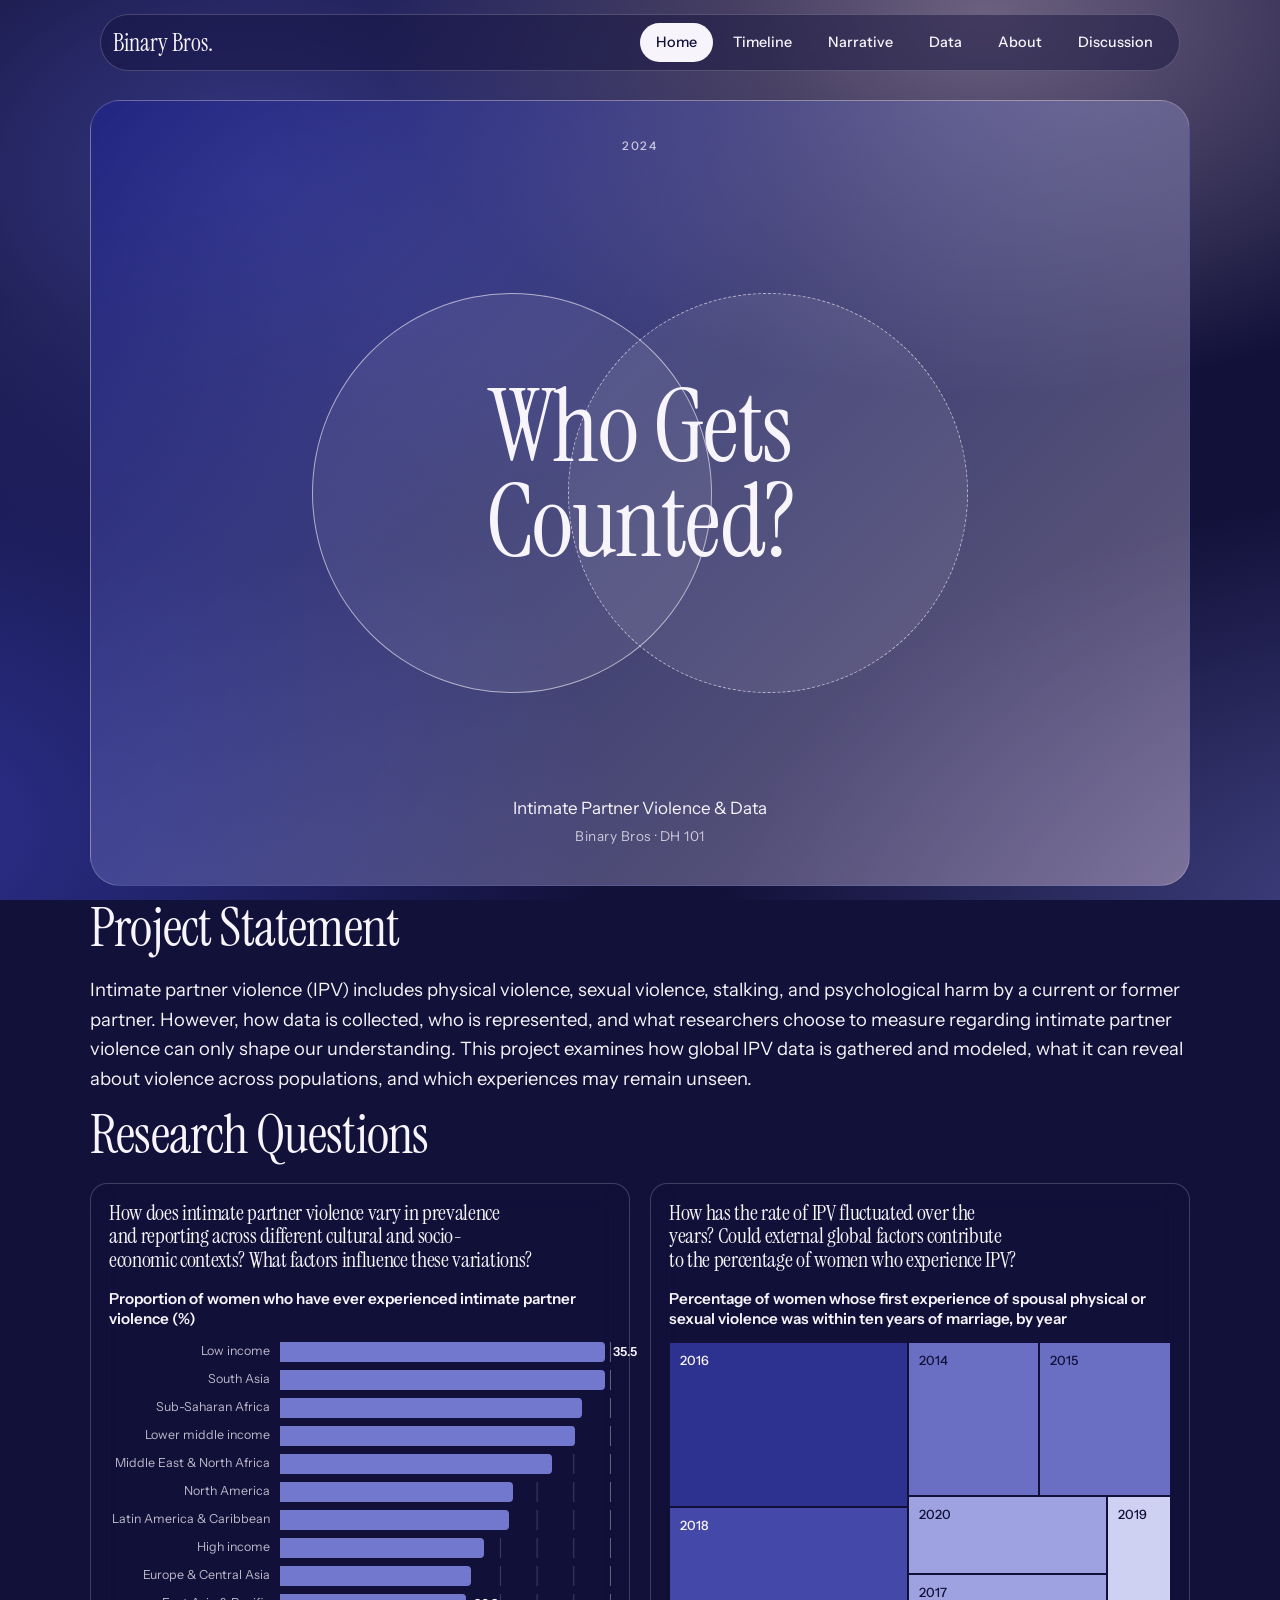
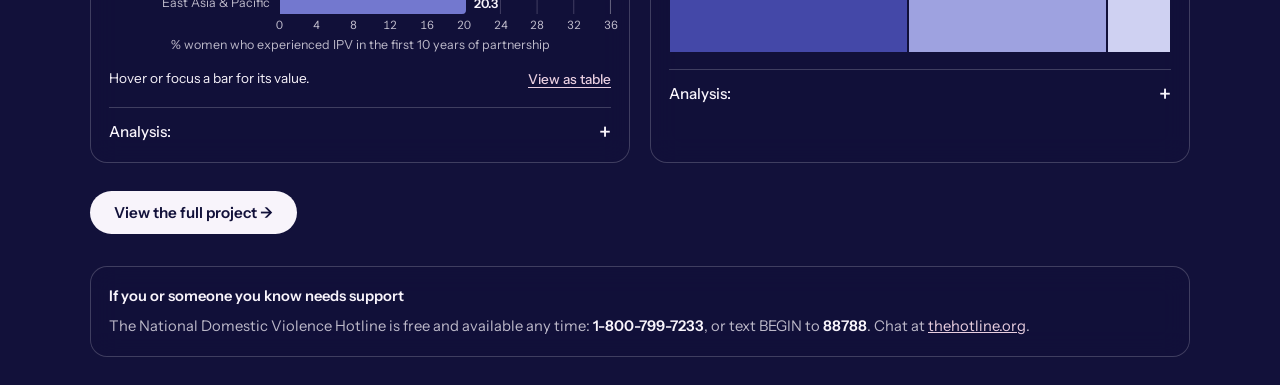
==== testing.html @ c1252314 "new portfolio" ====
<!doctype html>
<html>

<head>
  <meta charset=utf8>
  <meta name=viewport content="width=device-width,initial-scale=1,viewport-fit=cover">
  <style>
    :root {
      color-scheme: light;
      box-sizing: border-box;
      padding-top: env(safe-area-inset-top, 0px);
      padding-bottom: env(safe-area-inset-bottom, 0px)
    }

    html {
      scroll-padding-top: env(safe-area-inset-top, 0px)
    }

    body {
      margin: 0;
      padding: 0;
      font: 14px -apple-system, BlinkMacSystemFont, sans-serif;
      background: #faf9f5;
      color: #141413
    }

    img {
      max-width: 100%
    }

    [hidden]:not([hidden=until-found i]) {
      display: none !important
    }
  </style>
</head>

<body>
  <title>IPV Data Project</title>
  <link rel="preconnect" href="https://fonts.googleapis.com">
  <link rel="preconnect" href="https://fonts.gstatic.com" crossorigin>
  <link
    href="https://fonts.googleapis.com/css2?family=Instrument+Sans:wght@400;500;600&family=Instrument+Serif:ital@0;1&display=swap"
    rel="stylesheet">
  <style>
    :root {
      --night: #12113a;
      --indigo: #2d3190;
      --haze: #7378cf;
      --blush: #e9cfe0;
      --paper: #f8f4fb;
      --muted: rgba(248, 244, 251, 0.74);
      --line: rgba(248, 244, 251, 0.2);
      --glass: rgba(18, 17, 58, 0.45);
      --glass-soft: rgba(248, 244, 251, 0.07);
      --display: 'Instrument Serif', 'Times New Roman', serif;
      --body: 'Instrument Sans', system-ui, -apple-system, 'Segoe UI', sans-serif;
      color-scheme: dark;
    }

    * {
      box-sizing: border-box;
    }

    html {
      scroll-behavior: smooth;
    }

    body {
      background: var(--night);
      color: var(--paper);
      font-family: var(--body);
      font-size: 17px;
      line-height: 1.6;
      margin: 0;
      min-height: 100%;
    }

    .field {
      position: fixed;
      inset: 0;
      overflow: hidden;
      z-index: 0;
      pointer-events: none;
      background: var(--night);
    }

    .field::before {
      content: '';
      position: absolute;
      inset: -25%;
      background:
        radial-gradient(45% 40% at 68% 18%, rgba(233, 207, 224, 0.42), transparent 70%),
        radial-gradient(50% 55% at 12% 78%, rgba(45, 49, 144, 0.95), transparent 72%),
        radial-gradient(55% 50% at 92% 88%, rgba(115, 120, 207, 0.55), transparent 70%),
        radial-gradient(40% 40% at 30% 30%, rgba(80, 84, 186, 0.6), transparent 70%);
      animation: drift 40s ease-in-out infinite alternate;
    }

    @keyframes drift {
      from {
        transform: translate3d(-3%, -2%, 0) rotate(-2deg) scale(1);
      }

      to {
        transform: translate3d(4%, 3%, 0) rotate(3deg) scale(1.08);
      }
    }

    .shell {
      position: relative;
      z-index: 1;
      padding-inline: clamp(16px, 4vw, 48px);
    }

    .wrap {
      max-width: 1100px;
      margin-inline: auto;
    }

    /* header + nav */
    .top {
      position: sticky;
      top: env(safe-area-inset-top, 0px);
      z-index: 10;
      padding-block: 14px;
    }

    .bar {
      max-width: 1080px;
      margin-inline: auto;
      display: flex;
      align-items: center;
      justify-content: space-between;
      gap: 12px 24px;
      flex-wrap: wrap;
      background: var(--glass);
      backdrop-filter: blur(16px);
      -webkit-backdrop-filter: blur(16px);
      border: 1px solid var(--line);
      border-radius: 999px;
      padding: 8px 10px 8px 12px;
    }

    .brand {
      display: flex;
      align-items: center;
      gap: 10px;
      min-width: 0;
    }

    .brand .ph {
      width: 38px;
      height: 38px;
      flex: none;
    }

    .brand-name {
      font-family: var(--display);
      font-size: 1.5rem;
      line-height: 1;
    }

    nav {
      min-width: 0;
      max-width: 100%;
      overflow-x: auto;
      scrollbar-width: none;
    }

    nav::-webkit-scrollbar {
      display: none;
    }

    nav ul {
      display: flex;
      gap: 4px;
      list-style: none;
      margin: 0;
      padding: 0;
    }

    nav a {
      display: block;
      padding: 8px 16px;
      border-radius: 999px;
      color: var(--paper);
      text-decoration: none;
      font-size: 0.9rem;
      font-weight: 500;
      white-space: nowrap;
      transition: background 0.2s, color 0.2s;
    }

    nav a:hover {
      background: var(--glass-soft);
    }

    nav a[aria-current="page"] {
      background: var(--paper);
      color: var(--night);
    }

    a:focus-visible,
    button:focus-visible,
    summary:focus-visible,
    input:focus-visible,
    .ph:focus-visible,
    [contenteditable="true"]:focus-visible {
      outline: 2px solid var(--blush);
      outline-offset: 3px;
    }

    /* type */
    h1,
    h2,
    h3 {
      font-family: var(--display);
      font-weight: 400;
      margin: 0;
      text-wrap: balance;
      letter-spacing: -0.015em;
    }

    h1 {
      font-size: clamp(3rem, 9vw, 6.25rem);
      line-height: 0.95;
    }

    h2 {
      font-size: clamp(2.1rem, 5vw, 3.4rem);
      line-height: 1;
    }

    h3 {
      font-size: 1.65rem;
      line-height: 1.1;
    }

    p {
      margin: 0;
      max-width: 66ch;
    }

    .lede {
      font-size: 1.15rem;
      color: var(--paper);
      max-width: 1200px;
    }

    .muted {
      color: var(--muted);
    }

    .label {
      font-size: 0.74rem;
      letter-spacing: 0.14em;
      text-transform: uppercase;
      color: var(--muted);
      font-weight: 500;
    }

    /* pages */
    .page {
      padding-block: 15px 32px;
      display: flex;
      flex-direction: column;
      gap: 15px;
      animation: rise 0.5s ease-out;
    }

    @keyframes rise {
      from {
        transform: translateY(14px);
      }

      to {
        transform: none;
      }
    }

    .block {
      display: flex;
      flex-direction: column;
      gap: 20px;
    }

    .block.center {
      align-items: center;
      text-align: center;
    }

    .page-head {
      display: flex;
      flex-direction: column;
      gap: 8px;
    }

    .page-head p {
      margin-bottom: 2px;
    }

    /* placeholders and uploads */
    .ph {
      position: relative;
      display: grid;
      place-items: center;
      overflow: hidden;
      cursor: pointer;
      width: 100%;
      aspect-ratio: var(--ratio, 16 / 9);
      border: 1px solid var(--line);
      border-radius: 16px;
      background:
        linear-gradient(to top right, transparent calc(50% - 0.5px), rgba(248, 244, 251, 0.16) 50%, transparent calc(50% + 0.5px)),
        linear-gradient(to bottom right, transparent calc(50% - 0.5px), rgba(248, 244, 251, 0.16) 50%, transparent calc(50% + 0.5px)),
        var(--glass-soft);
      color: var(--muted);
      font-size: 0.8rem;
      text-align: center;
      transition: border-color 0.2s, background-color 0.2s;
    }

    .ph:hover {
      border-color: var(--blush);
    }

    .ph span {
      position: relative;
      background: var(--night);
      padding: 4px 12px;
      border-radius: 999px;
      max-width: 90%;
    }

    .ph.has-img span {
      display: none;
    }

    .ph input {
      position: absolute;
      inset: 0;
      opacity: 0;
      width: 100%;
      height: 100%;
      cursor: pointer;
    }

    .ph.round {
      border-radius: 50%;
      aspect-ratio: 1;
    }

    .ph.round span {
      padding: 2px 8px;
      font-size: 0.7rem;
    }

    .caption {
      font-size: 0.85rem;
      color: var(--muted);
    }

    .btn {
      display: inline-flex;
      align-items: center;
      gap: 8px;
      align-self: flex-start;
      background: var(--paper);
      color: var(--night);
      border: 0;
      border-radius: 999px;
      padding: 12px 24px;
      font: 600 0.95rem var(--body);
      text-decoration: none;
      cursor: pointer;
      transition: transform 0.2s, background 0.2s;
    }

    .btn:hover {
      transform: translateY(-2px);
      background: var(--blush);
    }

    .btn.ghost {
      background: transparent;
      color: var(--paper);
      border: 1px solid var(--line);
    }

    .btn.ghost:hover {
      background: var(--glass-soft);
    }

    .btn[disabled] {
      opacity: 0.4;
      cursor: default;
      transform: none;
    }

    .panel {
      background: var(--glass);
      border: 1px solid var(--line);
      border-radius: 17px;
      padding: clamp(18px, 3vw, 12px);
      backdrop-filter: blur(14px);
      -webkit-backdrop-filter: blur(14px);
    }

    /* home banner */
    .banner {
      position: relative;
      overflow: hidden;
      border-radius: 30px;
      border: 1px solid var(--line);
      background: linear-gradient(135deg, rgba(32, 36, 135, 0.75), rgba(140, 143, 205, 0.4) 55%, rgba(233, 207, 224, 0.4));
      padding: clamp(20px, 4vw, 36px);
      --above: 114px;
      min-height: calc(100vh - var(--above));
      /* fallback */
      min-height: calc(100svh - var(--above));
      /* better on mobile browsers */
      display: flex;
      flex-direction: column;
      justify-content: space-between;
      align-items: center;
      text-align: center;
      gap: 24px;
    }

    .ring {
      position: absolute;
      width: clamp(220px, 44%, 400px);
      aspect-ratio: 1;
      border-radius: 50%;
      top: 50%;
      background: rgba(248, 244, 251, 0.07);
    }

    .ring.a {
      left: 50%;
      transform: translate(-82%, -50%);
      border: 1.5px solid rgba(248, 244, 251, 0.6);
    }

    .ring.b {
      left: 50%;
      transform: translate(-18%, -50%);
      border: 1.5px dashed rgba(248, 244, 251, 0.6);
    }

    .banner>*:not(.ring) {
      position: relative;
    }

    .banner h1 {
      max-width: 11ch;
    }

    .banner small {
      font-size: 0.85rem;
      letter-spacing: 0.04em;
    }

    /* research questions */
    .rq-grid {
      display: grid;
      grid-template-columns: repeat(auto-fit, minmax(min(100%, 320px), 1fr));
      gap: 20px;
    }

    .rq {
      display: flex;
      flex-direction: column;
      gap: 16px;
    }

    details {
      border-top: 1px solid var(--line);
      padding-top: 12px;
    }

    summary {
      cursor: pointer;
      list-style: none;
      display: flex;
      justify-content: space-between;
      gap: 12px;
      align-items: center;
      font-weight: 500;
      font-size: 0.95rem;
    }

    summary::-webkit-details-marker {
      display: none;
    }

    summary::after {
      content: '+';
      font-size: 1.4rem;
      line-height: 1;
      transition: transform 0.2s;
    }

    details[open]>summary::after {
      transform: rotate(45deg);
    }

    details>div {
      padding-top: 10px;
      color: var(--muted);
    }

    /* bar chart */
    .chart {
      margin: 0;
      display: flex;
      flex-direction: column;
      gap: 12px;
    }

    .chart-title {
      font-weight: 600;
      font-size: 0.95rem;
      line-height: 1.35;
    }

    .chart-plot {
      display: grid;
      gap: 8px;
    }

    .c-row {
      display: grid;
      grid-template-columns: minmax(5.5rem, 32%) minmax(0, 1fr);
      gap: 10px;
      align-items: center;
      border-radius: 6px;
      outline-offset: 2px;
      cursor: default;
    }

    .c-label {
      text-align: right;
      font-size: 0.78rem;
      line-height: 1.2;
      color: var(--muted);
    }

    .c-track {
      position: relative;
      height: 20px;
      background-image: linear-gradient(to right, var(--line) 1px, transparent 1px);
      background-size: calc(100% / 9) 100%;
      background-repeat: repeat-x;
      border-right: 1px solid var(--line);
    }

    .c-bar {
      position: absolute;
      left: 0;
      top: 0;
      height: 100%;
      background: var(--haze);
      border-radius: 0 4px 4px 0;
      transition: background 0.15s;
    }

    .c-val {
      position: absolute;
      top: 50%;
      transform: translateY(-50%);
      margin-left: 8px;
      font-size: 0.78rem;
      font-weight: 600;
      color: var(--paper);
      white-space: nowrap;
    }

    .c-row:hover .c-bar,
    .c-row:focus-visible .c-bar,
    .c-row.on .c-bar {
      background: var(--blush);
    }

    .c-row:hover .c-label,
    .c-row:focus-visible .c-label,
    .c-row.on .c-label {
      color: var(--paper);
    }

    .c-axis {
      position: relative;
      height: 1.2rem;
      margin-top: 2px;
    }

    .c-axis span {
      position: absolute;
      transform: translateX(-50%);
      font-size: 0.72rem;
      color: var(--muted);
      font-variant-numeric: tabular-nums;
    }

    .c-axis-title {
      text-align: center;
      font-size: 0.78rem;
      color: var(--muted);
    }

    .chart-foot {
      display: flex;
      justify-content: space-between;
      align-items: center;
      gap: 10px;
      flex-wrap: wrap;
    }

    .readout {
      font-size: 0.85rem;
      min-height: 1.4em;
    }

    .link-btn {
      background: none;
      border: 0;
      padding: 4px 0;
      color: var(--blush);
      font: 500 0.85rem var(--body);
      text-decoration: underline;
      text-underline-offset: 3px;
      cursor: pointer;
    }

    .chart table {
      width: 100%;
      border-collapse: collapse;
      font-size: 0.85rem;
      font-variant-numeric: tabular-nums;
    }

    .chart th,
    .chart td {
      text-align: left;
      padding: 6px 8px;
      border-bottom: 1px solid var(--line);
    }

    .chart td:last-child,
    .chart th:last-child {
      text-align: right;
    }

    .rq h3 {
      font-size: 1.35rem;
    }

    /* Tree Map */
    .tree {
      position: relative;
      width: 100%;
      aspect-ratio: 504 / 312;
    }

    .tile {
      position: absolute;
      padding: 1px;
      cursor: default;
    }

    .tile>div {
      width: 100%;
      height: 100%;
      padding: 8px 10px;
      font-size: 0.8rem;
      font-weight: 500;
      transition: filter 0.15s;
    }

    .tile:hover>div,
    .tile:focus-visible>div,
    .tile.on>div {
      filter: brightness(1.12);
    }

    .tile:focus-visible {
      outline: 2px solid var(--paper);
      outline-offset: -2px;
    }

    .tile.t1>div {
      background: #2d3190;
      color: #f8f4fb;
    }

    .tile.t2>div {
      background: #4448a8;
      color: #f8f4fb;
    }

    .tile.t3>div {
      background: #6a6fc4;
      color: #12113a;
    }

    .tile.t4>div {
      background: #9ea2e0;
      color: #12113a;
    }

    .tile.t5>div {
      background: #cfd1f2;
      color: #12113a;
    }

    /* timeline */
    .tl-scroll {
      overflow-x: auto;
      scrollbar-width: thin;
      padding-bottom: 6px;
    }

    .tl-track {
      position: relative;
      display: flex;
      justify-content: space-between;
      padding-block: 20px 8px;
      min-width: 860px;
    }

    .tl-track::before {
      content: '';
      position: absolute;
      left: 0;
      right: 0;
      top: 41px;
      height: 2px;
      background: var(--line);
    }

    .tl-fill {
      position: absolute;
      left: 0;
      top: 41px;
      height: 2px;
      background: var(--blush);
      transition: width 0.4s;
    }

    .tl-dot {
      position: relative;
      display: flex;
      flex-direction: column;
      align-items: center;
      gap: 10px;
      background: none;
      border: 0;
      color: var(--muted);
      font: 500 0.85rem var(--body);
      cursor: pointer;
      padding: 0;
      margin-left: 10px;
    }

    .tl-dot i {
      width: 28px;
      height: 28px;
      border-radius: 50%;
      border: 2px solid var(--line);
      background: var(--night);
      transition: all 0.25s;
      display: block;
    }

    .tl-dot:hover i {
      border-color: var(--blush);
    }

    .tl-dot[aria-pressed="true"] {
      color: var(--paper);
    }

    .tl-dot[aria-pressed="true"] i {
      background: var(--blush);
      border-color: var(--blush);
      transform: scale(1.2);
    }

    .tl-dot.past i {
      border-color: var(--blush);
    }

    .tl-detail {
      display: grid;
      gap: 12px;
      margin-top: 24px;
      min-height: 13rem;
      align-content: start;
    }

    .tl-detail h3 {
      font-size: clamp(1.8rem, 4vw, 2.5rem);
    }

    .tl-year {
      font-family: var(--display);
      font-size: clamp(3.5rem, 11vw, 7rem);
      line-height: 0.6;
      color: var(--blush);
    }

    .tl-why {
      border-left: 2px solid var(--blush);
      padding-left: 14px;
      color: var(--muted);
      max-width: 1500px;
    }

    .tl-controls {
      display: flex;
      gap: 10px;
      margin-top: 8px;
    }

    .wide-text p {
      max-width: none;
      font-size: 0.8rem;
      margin-top: 0px;
    }

    #tlBody {
      max-width: none;
    }

    /* data page */
    .two {
      display: grid;
      grid-template-columns: repeat(auto-fit, minmax(min(100%, 320px), 1fr));
      gap: 24px;
    }

    .two>* {
      min-width: 0;
    }

    .fig {
      display: flex;
      flex-direction: column;
      gap: 12px;
    }

    .map {
      width: 100%;
      height: auto;
      border-radius: 16px;
      border: 1px solid var(--line);
      display: block;
      background: var(--glass-soft);
    }

    .pin {
      cursor: pointer;
    }

    .pin circle {
      fill: var(--blush);
      stroke: var(--night);
      stroke-width: 2;
      transition: r 0.2s;
    }

    .pin:hover circle,
    .pin:focus circle {
      r: 9;
    }

    .pin:focus {
      outline: none;
    }

    .pin:focus circle {
      stroke: var(--paper);
    }

    .map-note {
      min-height: 1.6em;
      color: var(--paper);
      font-size: 0.9rem;
    }

    /* about */
    .member .avatar {
      width: 112px;
      aspect-ratio: 1;
      border-radius: 50%;
      object-fit: cover;
      /* crops non-square photos to fill the circle */
      border: 1px solid var(--line);
    }

    @media (max-width: 420px) {
      .member .avatar {
        width: 84px;
      }
    }

    .member {
  display: block;                 /* was: grid with a 112px photo column */
  background: var(--glass);
  border: 1px solid var(--line);
  border-radius: 22px;
  padding: 24px;
  backdrop-filter: blur(14px);
  -webkit-backdrop-filter: blur(14px);
}

.member .role {
  margin-bottom: 10px;            /* was 6px; a bit more air before the bio */
}

.team {
  display: grid;
  grid-template-columns: repeat(2, 1fr);
  gap: 20px;
}

@media (max-width: 700px) {
  .team {
    grid-template-columns: 1fr;   /* one column on phones so cards don't get cramped */
  }
}

    .member h3 {
      font-size: 1.45rem;
    }


    .member p {
      font-size: 0.93rem;
      color: var(--muted);
    }


    /* bibliography */
    .biblio ol {
      margin: 0;
      padding: 0;
      list-style: none;
      display: grid;
      gap: 14px;
    }

    .biblio li {
      display: flex;
      gap: 12px;
      justify-content: space-between;
      align-items: flex-start;
      padding-bottom: 14px;
      border-bottom: 1px solid var(--line);
      font-size: 0.95rem;
    }

    .biblio li span {
      min-width: 0;
      padding-left: 1.6em;
      text-indent: -1.6em;
      overflow-wrap: anywhere;
    }

    .rm {
      background: none;
      border: 1px solid var(--line);
      color: var(--muted);
      border-radius: 999px;
      width: 28px;
      height: 28px;
      cursor: pointer;
      flex: none;
      font-size: 1rem;
      line-height: 1;
    }

    .rm:hover {
      color: var(--paper);
      border-color: var(--paper);
    }

    .add {
      display: flex;
      gap: 10px;
      flex-wrap: wrap;
      margin-top: 20px;
    }

    .add input {
      flex: 1 1 260px;
      min-width: 0;
      background: var(--glass-soft);
      border: 1px solid var(--line);
      color: var(--paper);
      border-radius: 999px;
      padding: 12px 18px;
      font: 400 0.95rem var(--body);
    }

    .add input::placeholder {
      color: var(--muted);
    }

    /* footer */
    .foot {
      position: relative;
      z-index: 1;
      padding-block: 0px 28px;
    }

    .foot .panel {
      display: flex;
      flex-wrap: wrap;
      gap: 20px 20px;
      justify-content: space-between;
      align-items: flex-start;
    }

    .foot p {
      font-size: 0.92rem;
      color: var(--muted);
      max-width: none;
    }

    .foot strong {
      color: var(--paper);
      font-weight: 600;
    }

    .foot a {
      color: var(--blush);
    }

    body.editing [data-edit] {
      outline: 1px dashed var(--blush);
      outline-offset: 4px;
      border-radius: 4px;
    }

    @media (prefers-reduced-motion: reduce) {

      .field::before,
      .page {
        animation: none;
      }

      html {
        scroll-behavior: auto;
      }

      * {
        transition: none !important;
      }
    }

    /* ==========================================================
       ONE-VIEWPORT LAYOUT for every page except Home
       Desktop and tablet landscape only. Phones and very short
       windows keep the normal scrolling layout.
       ========================================================== */
    @media (min-width: 901px) and (min-height: 600px) {

      .shell { min-height: 100svh; display: flex; flex-direction: column; }
      main.wrap { width: 100%; flex: 1; display: flex; flex-direction: column; min-height: 0; }

      /* compact footer (not on Home) */
      body:not(:has([data-page="home"]:not([hidden]))) .foot { padding-block: 0 clamp(8px, 1.6vh, 16px); }
      body:not(:has([data-page="home"]:not([hidden]))) .foot .panel { padding: 10px 18px; }
      body:not(:has([data-page="home"]:not([hidden]))) .foot p { font-size: 0.78rem; line-height: 1.4; }

      /* shared compact scale */
      .page:not([data-page="home"]) {
        flex: 1;
        padding-block: 0 clamp(8px, 1.4vh, 14px);
        gap: clamp(8px, 1.8vh, 16px);
      }
      .page:not([data-page="home"]) .block { gap: clamp(6px, 1.2vh, 12px); }
      .page:not([data-page="home"]) h1 { font-size: clamp(1.9rem, 5.4vh, 3.1rem); line-height: 1; }
      .page:not([data-page="home"]) h2 { font-size: clamp(1.3rem, 3.3vh, 1.9rem); }
      .page:not([data-page="home"]) h3 { font-size: clamp(1.1rem, 2.6vh, 1.45rem); }
      .page:not([data-page="home"]) p,
      .page:not([data-page="home"]) .caption { font-size: clamp(0.8rem, 1.9vh, 0.95rem); line-height: 1.45; }
      .page:not([data-page="home"]) .btn { padding: 8px 18px; font-size: 0.88rem; }
      .page:not([data-page="home"]) .ph { aspect-ratio: auto !important; align-self: start; }

      /* ---------- TIMELINE ---------- */
      .page[data-page="timeline"] .panel { padding: clamp(12px, 2vh, 20px) 18px; }
      .page[data-page="timeline"] .tl-scroll { padding-bottom: 4px; }
      .tl-track { padding-block: 12px 6px; }
      .tl-track::before, .tl-fill { top: 25px; }
      .tl-detail { margin-top: clamp(8px, 1.6vh, 16px); gap: 6px; min-height: 0; }
      .tl-year { font-size: clamp(2.6rem, 9vh, 4.6rem); line-height: 0.85; }
      .tl-detail h3 { font-size: clamp(1.3rem, 3.6vh, 2rem); }
      .tl-controls { margin-top: 4px; }

      /* ---------- NARRATIVE: three columns ---------- */
      .page[data-page="narrative"] {
        display: grid;
        grid-template-columns: repeat(3, minmax(0, 1fr));
        grid-template-rows: auto auto 1fr;
        column-gap: clamp(16px, 2.4vw, 32px);
        row-gap: clamp(10px, 2vh, 18px);
        align-content: start;
      }
      .page[data-page="narrative"] > .page-head { grid-column: 1 / -1; }
      .page[data-page="narrative"] > :nth-child(2) { grid-column: 1; grid-row: 2; }
      .page[data-page="narrative"] > :nth-child(3) { grid-column: 1; grid-row: 3; height: clamp(90px, 26vh, 240px); }
      .page[data-page="narrative"] > :nth-child(4) { grid-column: 2; grid-row: 2; }
      .page[data-page="narrative"] > :nth-child(5) { grid-column: 2; grid-row: 3; height: clamp(90px, 26vh, 240px); }
      .page[data-page="narrative"] > :nth-child(6) { grid-column: 3; grid-row: 2 / span 2; }

      /* ---------- DATA ---------- */
      .page[data-page="data"] { gap: clamp(6px, 1.2vh, 14px); }
      .page[data-page="data"] .ph { height: clamp(60px, 13vh, 150px); }
      .page[data-page="data"] > .block:nth-child(2) .two { gap: clamp(12px, 2vw, 24px); }
      .page[data-page="data"] > .block:nth-child(2) .fig {
        display: grid;
        grid-template-columns: minmax(0, 0.9fr) minmax(0, 1.1fr);
        column-gap: 14px;
        row-gap: 4px;
        align-content: center;
      }
      .page[data-page="data"] > .block:nth-child(2) .fig .ph { grid-row: 1 / span 2; }
      .page[data-page="data"] > .block:nth-child(2) .fig h3 { align-self: end; }
      .page[data-page="data"] > .block:nth-child(2) .fig figcaption { align-self: start; }

      .page[data-page="data"] > .block:nth-child(3) {
        display: grid;
        grid-template-columns: 1.3fr 1fr 1fr;
        column-gap: clamp(12px, 2vw, 24px);
        row-gap: clamp(6px, 1.2vh, 12px);
        align-items: start;
      }
      .page[data-page="data"] > .block:nth-child(3) > h2 { grid-column: 1 / -1; }
      .page[data-page="data"] > .block:nth-child(3) > .two { display: contents; }
      .page[data-page="data"] > .block:nth-child(3) > .two:nth-of-type(1) > .block { grid-column: 1; grid-row: 2 / span 2; }
      .page[data-page="data"] > .block:nth-child(3) > .two:nth-of-type(1) > .fig   { grid-column: 2; grid-row: 2; }
      .page[data-page="data"] > .block:nth-child(3) > .two:nth-of-type(2) > .fig   { grid-column: 3; grid-row: 2; }
      .page[data-page="data"] > .block:nth-child(3) > .two:nth-of-type(2) > .block { grid-column: 2 / span 2; grid-row: 3; }
      .page[data-page="data"] .fig { gap: 6px; }
      .page[data-page="data"] .map { max-height: clamp(90px, 16vh, 180px); }
      .page[data-page="data"] .map-note { min-height: 0; font-size: 0.82rem; }
      .page[data-page="data"] .panel { padding: 12px 16px !important; gap: 8px !important; }
      .page[data-page="data"] details { padding-top: 8px; }
      .page[data-page="data"] summary { font-size: 0.88rem; }
      .page[data-page="data"] details > div { padding-top: 6px; font-size: 0.82rem; line-height: 1.4; }

      /* ---------- ABOUT ---------- */
      .team { grid-template-columns: repeat(3, minmax(0, 1fr)); gap: clamp(8px, 1.6vh, 14px) clamp(10px, 1.6vw, 16px); }
      .member { padding: clamp(12px, 2vh, 20px) 18px; border-radius: 16px; }
      .member h3 { font-size: clamp(1.1rem, 2.6vh, 1.35rem); }
      .member .role { margin-bottom: 6px; }
      .member p { font-size: clamp(0.8rem, 1.8vh, 0.9rem); line-height: 1.4; }

      /* ---------- DISCUSSION: two columns ---------- */
      .page[data-page="discussion"] {
        display: grid;
        grid-template-columns: minmax(0, 1fr) minmax(0, 1fr);
        grid-template-rows: auto auto 1fr;
        column-gap: clamp(16px, 2.4vw, 32px);
        row-gap: clamp(10px, 2vh, 18px);
        align-content: start;
      }
      .page[data-page="discussion"] > .page-head { grid-column: 1 / -1; }
      .page[data-page="discussion"] > :nth-child(2) { grid-column: 1; grid-row: 2; }
      .page[data-page="discussion"] > :nth-child(3) { grid-column: 1; grid-row: 3; height: clamp(90px, 28vh, 260px); }
      .page[data-page="discussion"] > :nth-child(4) { grid-column: 2; grid-row: 2 / span 2; }
      .biblio .panel { padding: 14px 18px; }
      .biblio ol { gap: 10px; max-height: clamp(120px, 36vh, 320px); overflow-y: auto; padding-right: 6px; }
      .biblio li { padding-bottom: 10px; font-size: clamp(0.8rem, 1.8vh, 0.9rem); }
      .add { margin-top: 12px; }
      .add input { padding: 9px 16px; font-size: 0.88rem; }
    }
  </style>

  <div class="field" aria-hidden="true"></div>

  <div class="shell">
    <header class="top">
      <div class="bar">
        <div class="brand">
          <span class="brand-name" data-edit>Binary Bros.</span>
        </div>
        <nav aria-label="Pages">
          <ul>
            <li><a href="#home">Home</a></li>
            <li><a href="#timeline">Timeline</a></li>
            <li><a href="#narrative">Narrative</a></li>
            <li><a href="#data">Data</a></li>
            <li><a href="#about">About</a></li>
            <li><a href="#discussion">Discussion</a></li>
          </ul>
        </nav>
      </div>
    </header>

    <main class="wrap">

      <!-- HOME -->
      <section class="page" data-page="home">
        <div class="banner" role="img"
          aria-label="Two overlapping circles, one solid and one dashed, behind the project title">
          <i class="ring a"></i><i class="ring b"></i>
          <span class="label">2024</span>
          <h1>Who Gets Counted?</h1>
          <div>
            <p class="banner-subtitle">Intimate Partner Violence & Data</p>
            <small class="muted" data-edit>Binary Bros · DH 101</small>
          </div>
        </div>

        <div class="block">
          <h2>Project Statement</h2>
          <p class="lede" data-edit>
            Intimate partner violence (IPV) includes physical violence, sexual violence, stalking, and psychological
            harm by a current or former partner. However, how data is collected, who is represented, and what
            researchers choose
            to measure regarding intimate partner violence can only shape our understanding. This project examines how
            global IPV
            data is gathered and modeled, what it can reveal about violence across populations, and which experiences
            may remain unseen.
          </p>
        </div>

        <div class="block">
          <h2>Research Questions</h2>
          <div class="rq-grid">
            <article class="panel rq">
              <h3 data-edit>How does intimate partner violence vary in prevalence and reporting across different
                cultural and socio-economic contexts? What factors influence these variations?</h3>
              <figure class="chart" id="ipvChart"
                aria-label="Bar chart of the proportion of women who have ever experienced intimate partner violence, by region and income group">
                <figcaption class="chart-title">Proportion of women who have ever experienced intimate partner violence
                  (%)</figcaption>
                <div id="chartView">
                  <div class="chart-plot" id="chartPlot" role="list"></div>
                  <div class="c-row" aria-hidden="true">
                    <div></div>
                    <div class="c-axis" id="chartAxis"></div>
                  </div>
                  <div class="c-axis-title">% women who experienced IPV in the first 10 years of partnership</div>
                </div>
                <div id="chartTable" hidden></div>
                <div class="chart-foot">
                  <span class="readout" id="chartReadout" aria-live="polite">Hover or focus a bar for its value.</span>
                  <button type="button" class="link-btn" id="chartToggle" aria-pressed="false">View as table</button>
                </div>
              </figure>
              <details>
                <summary>Analysis:</summary>
                <div data-edit>The following bar chart illustrates the proportion of women who have experienced intimate
                  partner violence within the first ten years of partnership. It was categorized by GDP and regional
                  qualifiers and
                  chosen over an individual country chart given its clearer comparative analysis across various economic
                  classes and regional
                  contexts. Ultimately, this percentage is highest amongst the factors that they belong to a low-income
                  class and
                  are within Southern Asia. The indicator with the least percentage includes those who live within East
                  Asia and the Pacific.
                </div>
              </details>
            </article>
            <article class="panel rq">
              <h3 data-edit>How has the rate of IPV fluctuated over the years? Could external global factors contribute
                to the percentage of women who experience IPV?</h3>
              <figure class="chart" id="treeChart"
                aria-label="Treemap of women whose first experience of spousal violence was within ten years of marriage, by year">
                <figcaption class="chart-title">Percentage of women whose first experience of spousal physical or sexual
                  violence was within ten years of marriage, by year</figcaption>
                <div id="treeView">
                  <div class="tree" id="treePlot" role="list"></div>
                </div>
              </figure>
              <details>
                <summary>Analysis:</summary>
                <div data-edit>
                  Based on this tree map of the percentage of women whose first experience of spousal physical or sexual
                  violence within the first
                  ten years of marriage by year, 2016 and 2018 appear more significant. While there is no definite
                  correlation solely indicated by
                  this graph, it can dictate prominant years of high levels of first-experienced spousal violence.
                </div>
              </details>
            </article>

          </div>
          <a class="btn" href="#timeline" style="margin-top:8px">View the full project →</a>
        </div>
      </section>

      <!-- TIMELINE -->
      <section class="page" data-page="timeline" hidden>
        <div class="page-head">
          <h1>Historical Timeline (1962 - 2019)</h1>
        </div>

        <div class="block wide-text">
          <p data-edit>Although there have been records of response to domestic violence dating back to the early
            1500's, we will discuss signficant events dating from 1962 to 2019. Reading across the timeline, the
            expansion from local crisis lines and
            shelters in the 1970s, to court rulings and state laws in the 1980s and 1990s, to national legislation that
            is renewed over time. (make smaller) </p>
        </div>
        <div class="panel" id="tl" aria-live="polite">
          <div class="tl-scroll" id="tlScroll">
            <div class="tl-track" id="tlTrack" role="group" aria-label="Milestones">
              <div class="tl-fill" id="tlFill"></div>
            </div>
          </div>
          <div class="tl-detail">
            <div class="tl-year" id="tlYear"></div>
            <p class="label" id="tlPlace"></p>
            <h3 id="tlTitle"></h3>
            <p id="tlBody"></p>
          </div>
          <div class="tl-controls">
            <button class="btn ghost" id="tlPrev" type="button">← Earlier</button>
            <button class="btn" id="tlNext" type="button">Later →</button>
          </div>
        </div>
      </section>

      <!-- NARRATIVE -->
      <section class="page" data-page="narrative" hidden>
        <div class="page-head">
          <h1>Research Motivations</h1>
        </div>

        <div class="block">
          <h2>introduction.</h2>
          <p data-edit>Start with the question that brought the group to this topic. Say what IPV is, why measuring it
            is hard, and what readers will find in the pages that follow.</p>
          <p data-edit>Explain your approach in two or three sentences: which datasets you chose, why, and how you read
            them.</p>
        </div>
        <div class="ph" data-label="Add banner image" style="--ratio:4/1"></div>

        <div class="block">
          <h2>analysis.</h2>
          <p data-edit>Walk through what the data shows. Take one finding at a time, state it plainly, and point to the
            figure on the Data page that supports it.</p>
          <p data-edit>Then say what the finding does not show. A number about reported cases describes reporting, not
            everything that happened.</p>
        </div>
        <div class="ph" data-label="Add banner image" style="--ratio:4/1"></div>

        <div class="block">
          <h2>conclusion.</h2>
          <p data-edit>Return to the research questions and answer each one briefly. Close with what you would want a
            reader to remember, and what better data would look like.</p>
          <a class="btn" href="#discussion">Continue to discussion →</a>
        </div>
      </section>

      <!-- DATA -->
      <section class="page" data-page="data" hidden>
        <div class="page-head">
          <h1>the data.</h1>
        </div>

        <div class="block">
          <h2>datasets.</h2>
          <div class="two">
            <figure class="fig" style="margin:0">
              <div class="ph" data-label="Add chart or image" style="--ratio:4/3"></div>
              <h3 data-edit>dataset one.</h3>
              <figcaption class="caption" data-edit>Figure 1. Describe what this chart shows, the years covered, and the
                source.</figcaption>
            </figure>
            <figure class="fig" style="margin:0">
              <div class="ph" data-label="Add chart or image" style="--ratio:4/3"></div>
              <h3 data-edit>dataset two.</h3>
              <figcaption class="caption" data-edit>Figure 2. Describe what this chart shows, the years covered, and the
                source.</figcaption>
            </figure>
          </div>
        </div>

        <div class="block">
          <h2>data critique.</h2>
          <div class="two">
            <div class="block">
              <p data-edit>A dataset is a record of choices. Open each question below and answer it for your own
                datasets.</p>
              <div class="panel" style="display:grid;gap:12px">
                <details open>
                  <summary>Who collected this, and why?</summary>
                  <div data-edit>Name the agency or group and its purpose. A police record and a public health survey
                    answer different questions.</div>
                </details>
                <details>
                  <summary>Who is counted?</summary>
                  <div data-edit>Note age range, relationship types, gender categories and who had to take part for a
                    case to appear.</div>
                </details>
                <details>
                  <summary>Who is missing?</summary>
                  <div data-edit>Think about people who do not report, cannot access services, or fall outside the
                    definitions used.</div>
                </details>
                <details>
                  <summary>What could change the numbers?</summary>
                  <div data-edit>Changes in law, funding, wording or outreach can raise or lower counts without any
                    change in lived reality.</div>
                </details>
              </div>
            </div>
            <div class="fig">
              <div class="ph" data-label="Add image" style="--ratio:4/3"></div>
              <p class="caption" data-edit>Image caption: say what this shows and where it came from.</p>
            </div>
          </div>

          <div class="two" style="margin-top:12px">
            <div class="fig">
              <svg class="map" viewBox="0 0 400 280" role="img"
                aria-label="Stylized street map with a highlighted route and three pins">
                <g stroke="rgba(248,244,251,0.16)" stroke-width="1.5" fill="none">
                  <path d="M0 60H400M0 130H400M0 205H400M70 0V280M160 0V280M250 0V280M335 0V280" />
                  <path d="M0 250L400 20" stroke-width="1" />
                </g>
                <rect x="170" y="140" width="70" height="55" rx="6" fill="rgba(115,120,207,0.25)" />
                <rect x="80" y="70" width="70" height="50" rx="6" fill="rgba(115,120,207,0.25)" />
                <path d="M20 205H160V130H250V60H380" stroke="#e9cfe0" stroke-width="5" fill="none"
                  stroke-linecap="round" stroke-linejoin="round" opacity="0.85" />
                <g class="pin" tabindex="0" data-note="Example location one. Replace with a place from your data.">
                  <circle cx="160" cy="205" r="7" />
                </g>
                <g class="pin" tabindex="0" data-note="Example location two. Replace with a place from your data.">
                  <circle cx="250" cy="130" r="7" />
                </g>
                <g class="pin" tabindex="0" data-note="Example location three. Replace with a place from your data.">
                  <circle cx="335" cy="60" r="7" />
                </g>
              </svg>
              <p class="map-note" id="mapNote" aria-live="polite">Select a pin.</p>
              <p class="caption" data-edit>Map placeholder. Replace with the locations or regions your dataset covers.
              </p>
            </div>
            <div class="block">
              <p data-edit>Use this space to connect place to the data. Where do the records come from? Are some areas
                covered much more thoroughly than others, and is that because of need or because of access?</p>
              <p data-edit>Close the critique with one sentence on how much weight you would put on each dataset, and
                why.</p>
            </div>
          </div>
        </div>
      </section>

      <!-- ABOUT -->
      <section class="page" data-page="about" hidden>
        <div class="page-head">
          <h1>Meet the Team</h1>
        </div>
        <div class="team" id="team"></div>
        <div class="block">
          <h2>acknowledgments.</h2>
          <p data-edit>Thank the instructor, the people who gave feedback, and the organizations whose data and research
            made this project possible.</p>
        </div>
      </section>

      <!-- DISCUSSION -->
      <section class="page" data-page="discussion" hidden>
        <div class="page-head">
          <h1>discussion.</h1>
        </div>
        <div class="block">
          <h2>overview.</h2>
          <p data-edit>Reflect on the whole project. What surprised you? Which question could you answer, and which
            could the data not answer? What would you collect next, and how would you do it with care for the people it
            describes?</p>
        </div>
        <div class="ph" data-label="Add image" style="--ratio:3/1"></div>
        <div class="block biblio">
          <h2>bibliography.</h2>
          <div class="panel">
            <ol id="bibList"></ol>
            <form class="add" id="bibForm">
              <input id="bibInput" type="text" placeholder="Paste a citation and press Add" aria-label="New citation"
                autocomplete="off">
              <button class="btn" type="submit">Add source</button>
            </form>
          </div>
        </div>
      </section>

    </main>

    <footer class="foot">
      <div class="wrap panel">
        <div style="display:grid;gap:6px;max-width:1200px">
          <p><strong>If you or someone you know needs support</strong></p>
          <p>The National Domestic Violence Hotline is free and available any time: <strong>1-800-799-7233</strong>, or
            text BEGIN to <strong>88788</strong>. Chat at <a href="https://www.thehotline.org"
              rel="noopener">thehotline.org</a>.</p>
        </div>
      </div>
    </footer>
  </div>

  <script>
    (function () {
      var PAGES = ['home', 'timeline', 'narrative', 'data', 'about', 'discussion'];

      /* routing */
      function route(forced) {
        var id = forced || location.hash.slice(1);
        if (PAGES.indexOf(id) < 0) id = 'home';
        document.querySelectorAll('[data-page]').forEach(function (s) { s.hidden = s.dataset.page !== id; });
        document.querySelectorAll('nav a').forEach(function (a) {
          if (a.getAttribute('href') === '#' + id) a.setAttribute('aria-current', 'page'); else a.removeAttribute('aria-current');
        });
        window.scrollTo(0, 0);
        if (id === 'timeline' && typeof show === 'function') show(cur);
      }
      window.addEventListener('hashchange', function () { route(); });

      /* in-page links: switch pages directly so navigation also works where the
         address bar hash cannot change (previews, embedded frames) */
      document.querySelectorAll('a[href^="#"]').forEach(function (a) {
        a.addEventListener('click', function (e) {
          var id = a.getAttribute('href').slice(1);
          if (PAGES.indexOf(id) < 0) return;
          e.preventDefault();
          route(id);
          try { history.replaceState(null, '', '#' + id); } catch (err) { }
        });
      });

      /* bar chart (values read from the source chart, rounded to 0.1) */
      var IPV = [
        ['Low income', 35.5], ['South Asia', 35.5], ['Sub-Saharan Africa', 33.0], ['Lower middle income', 32.2],
        ['Middle East & North Africa', 29.7], ['North America', 25.4], ['Latin America & Caribbean', 25.0],
        ['High income', 22.3], ['Europe & Central Asia', 20.9], ['East Asia & Pacific', 20.3]
      ];
      var MAXV = 36;
      var plot = document.getElementById('chartPlot'), readout = document.getElementById('chartReadout');
      var DEFAULT_READ = 'Hover or focus a bar for its value.';
      IPV.forEach(function (d, i) {
        var row = document.createElement('div');
        row.className = 'c-row'; row.setAttribute('role', 'listitem'); row.tabIndex = 0;
        row.setAttribute('aria-label', d[0] + ', ' + d[1].toFixed(1) + ' percent');
        var lab = document.createElement('div'); lab.className = 'c-label'; lab.textContent = d[0];
        var tr = document.createElement('div'); tr.className = 'c-track';
        var bar = document.createElement('div'); bar.className = 'c-bar'; bar.style.width = (d[1] / MAXV * 100) + '%';
        tr.appendChild(bar);
        /* label only the highest and lowest bars; the readout and table carry the rest */
        if (i === 0 || i === IPV.length - 1) {
          var v = document.createElement('span'); v.className = 'c-val'; v.textContent = d[1].toFixed(1);
          v.style.left = (d[1] / MAXV * 100) + '%'; tr.appendChild(v);
        }
        row.appendChild(lab); row.appendChild(tr); plot.appendChild(row);
        function on() { row.classList.add('on'); readout.textContent = d[0] + ': ' + d[1].toFixed(1) + '% of women'; }
        function off() { row.classList.remove('on'); readout.textContent = DEFAULT_READ; }
        row.addEventListener('mouseenter', on); row.addEventListener('mouseleave', off);
        row.addEventListener('focus', on); row.addEventListener('blur', off);
      });
      var axis = document.getElementById('chartAxis');
      for (var t = 0; t <= MAXV; t += 4) {
        var s = document.createElement('span'); s.textContent = t; s.style.left = (t / MAXV * 100) + '%'; axis.appendChild(s);
      }
      var tbl = document.getElementById('chartTable');
      tbl.innerHTML = '<table><caption class="sr-only" style="position:absolute;left:-9999px">IPV prevalence by region and income group</caption><thead><tr><th scope="col">Region or income group</th><th scope="col">% of women</th></tr></thead><tbody>' +
        IPV.map(function (d) { return '<tr><td>' + d[0].replace(/&/g, '&amp;') + '</td><td>' + d[1].toFixed(1) + '</td></tr>'; }).join('') + '</tbody></table>';
      var ct = document.getElementById('chartToggle');
      ct.addEventListener('click', function () {
        var showTable = ct.getAttribute('aria-pressed') !== 'true';
        ct.setAttribute('aria-pressed', showTable ? 'true' : 'false');
        ct.textContent = showTable ? 'View as chart' : 'View as table';
        document.getElementById('chartView').hidden = showTable;
        tbl.hidden = !showTable;
      });

      /* treemap: tile sizes read from the source chart */
      var TREE = [
        { y: '2016', x: 0, t: 0, w: 47.6, h: 53.2, c: 't1' },
        { y: '2018', x: 0, t: 53.2, w: 47.6, h: 46.8, c: 't2' },
        { y: '2014', x: 47.6, t: 0, w: 26.2, h: 49.7, c: 't3' },
        { y: '2015', x: 73.8, t: 0, w: 26.2, h: 49.7, c: 't3' },
        { y: '2020', x: 47.6, t: 49.7, w: 39.7, h: 25.0, c: 't4' },
        { y: '2017', x: 47.6, t: 74.7, w: 39.7, h: 25.3, c: 't4' },
        { y: '2019', x: 87.3, t: 49.7, w: 12.7, h: 50.3, c: 't5' }
      ];
      var tPlot = document.getElementById('treePlot');
      TREE.forEach(function (d) {
        var tile = document.createElement('div');
        tile.className = 'tile ' + d.c; tile.setAttribute('role', 'listitem'); tile.tabIndex = 0;
        tile.style.cssText = 'left:' + d.x + '%;top:' + d.t + '%;width:' + d.w + '%;height:' + d.h + '%';
        tile.setAttribute('aria-label', d.y);
        var inner = document.createElement('div'); inner.textContent = d.y; tile.appendChild(inner);
        tPlot.appendChild(tile);
      });

      /* image uploads */
      function buildPh(el) {
        var span = document.createElement('span');
        span.textContent = el.dataset.label || 'Add image';
        var input = document.createElement('input');
        input.type = 'file'; input.accept = 'image/*'; input.tabIndex = -1;
        input.setAttribute('aria-label', el.dataset.label || 'Add image');
        el.appendChild(span); el.appendChild(input);
        el.tabIndex = 0; el.setAttribute('role', 'button');
        el.addEventListener('keydown', function (e) { if (e.key === 'Enter' || e.key === ' ') { e.preventDefault(); input.click(); } });
        input.addEventListener('change', function () {
          var f = input.files && input.files[0];
          if (!f) return;
          var r = new FileReader();
          r.onload = function () { el.style.background = 'url(' + r.result + ') center / cover no-repeat'; el.classList.add('has-img'); };
          r.readAsDataURL(f);
        });
      }

      /* timeline */
      var EVENTS = [
        { y: '1962', p: 'New York', t: 'New York Family Court Act of 1962', b: 'Domestic violence cases in New York transferred from criminal to family court, allowing abusers to only face civil procedures rather than criminal penalties.' },
        { y: '1972', p: 'Washington, DC', t: 'D.C. Rape Crisis Center', b: 'Activists Liz O\'Sullivan and Karen Kollias initiated the establishment of one of the nation\'s first nonprofit emergency criss lines for survivors of sexual assault.' },
        { y: '1975', p: 'New York', t: 'Abused Women\'s Aid in Crisis (AWAIC)', b: 'Activist Marjory Fields founded the AWAIC, a 24/7 structured support line that provided crisis counseling, safety planning, and legal advocacy for victims of domestic abuse that were seeking help.' },
        { y: '1976', p: 'New York City', t: 'Resolution 491', b: 'Council member Miriam Friedlander urged agencies to create specialied assistance for victims of domestic abuse. This later led to the opening of the first publicly funded domestic violence shelter called the Women\'s Survival Space (now known as the Center Against Domestic Violence).' },
        { y: '1978', p: 'New York', t: 'NY State coalition Against Domestic Violence (NYSCADV)', b: 'New York opens the NYSCADV, the state\'s first statewide domestic violence hotline dedicated to signficantly reduce cases of domestic violence.' },
        { y: '1983', p: 'United States', t: '700+ nationwide domestic violence shelters', b: 'The rise of the Battered Women\'s Movement led to the rapidly massive growth of major federal funding, protection, and domestic violence shelters. These organizations help approximately 91,000 women and 131,000 children each year.' },
        { y: '1984', p: 'New York', t: 'People v. Liberta', b: 'In the case of People v. Liberta, the court deemed married women to have the same right to control their own bodies as unmarried women. In turn, marital rape was declared a crime by New York\’s highest court, sparking a national shift in legal standards. ' },
        { y: '1985', p: 'Seattle, WA', t: 'Refugee Women\'s Alliance (ReWA), NYSCADV Expansion', b: 'ReWA began a multi-ethnic domestic violence program that worked toward crisis advocacy, safety planning, and resources for immigrant women and children facing systemic and linguistic barriers. The NYSCADV also formally established its Spanish-language crisis hotline to broaden their safety net for people of color.' },
        { y: '1990', p: 'United States', t: 'H.Con.Res. 172', b: 'Congress passed this to establish a legal presumption such that the abusive parent must prove a completion of a 52-week batterer intervention program and show no further acts of violence before attempting to gain custody or unsupervised visituation of their child.' },
        { y: '1993', p: 'United Nations', t: 'Resolution 48/140', b: 'The UN establishes gender-based violence violates basic human rights freedoms, adopting measures that are directed towards the elimination of violence against women (Declaration on the Elimination of Violence against Women).' },
        { y: '1994', p: 'United States', t: 'Violence Against Women Act (VAWA)', b: 'This act is passed by Congress and signed into law, deeming domestic violence and sexual assault as federal crimes. The Office on Violence Against Women (OVW) was established to oversee grant programs and national policy and add protections for women.' },
        { y: '1996', p: 'United States', t: 'LGBT National Help Center', b: 'The LGBT National Help Center, a non-profit, is founded, focusing on providing confidential peer support, community connections, and resources information.' },
        { y: '1999', p: 'New York', t: 'Article 120 of the New York Penal Law', b: 'After New Jersey and Pennsylvania added stalking to their definitions of abuse in 1994, the state of New York categorizes stalking into four degrees which range from misdemeanors to felonies.' },
        { y: '2000', p: 'United States', t: 'Sexual Assault Reform Act (SARA)', b: 'New York\'s SARA enforced stricter prison/sentencing minimums (up to 10 years for felonies and residency restrictions in a legislative effort to eliminate child and domestic sexual abuse.' },
        { y: '2002', p: 'New York', t: 'Chapter 280 of the Laws of 2002', b: 'Child Protective Services  workers and local social services district staff mandate domestic violence training to better respond toward non-offending victims and properly assess child safety.' },
        { y: '2005', p: 'United States', t: 'The Violence Against Women and Department of Justic Reauthorization Act', b: 'The Violence Against Women Act (VAWA) is renewed and expanded to improve responses to domestic violence and sexual assault cases.' },
        { y: '2019', p: 'United States', t: 'VAWA "Boyfriend Loophole" Closure”', b: 'VAWA is reauthorized and closes the “boyfriend loophole,” prohibiting abusers from legally buying and owning firearms if they have a domestic abuse conviction.' }
      ];
      var cur = 0, track = document.getElementById('tlTrack'), dots = [];
      EVENTS.forEach(function (ev, idx) {
        var b = document.createElement('button');
        b.type = 'button'; b.className = 'tl-dot';
        b.setAttribute('aria-label', ev.y + ': ' + ev.t);
        b.innerHTML = '<i></i><span>' + ev.y + '</span>';
        b.addEventListener('click', function () { show(idx); });
        track.appendChild(b); dots.push(b);
      });
      function show(n) {
        cur = Math.max(0, Math.min(EVENTS.length - 1, n));
        var ev = EVENTS[cur];
        document.getElementById('tlYear').textContent = ev.y;
        var place = document.getElementById('tlPlace');
        place.textContent = ev.p; place.hidden = !ev.p;
        document.getElementById('tlTitle').textContent = ev.t;
        document.getElementById('tlBody').textContent = ev.b;
        dots.forEach(function (d, i) {
          d.setAttribute('aria-pressed', i === cur ? 'true' : 'false');
          d.classList.toggle('past', i < cur);
        });
        var tr = track.getBoundingClientRect(), pos = dots[cur].getBoundingClientRect();
        document.getElementById('tlFill').style.width = Math.max(0, pos.left + pos.width / 2 - tr.left) + 'px';
        var sc = document.getElementById('tlScroll');
        sc.scrollTo({ left: Math.max(0, dots[cur].offsetLeft + dots[cur].offsetWidth / 2 - sc.clientWidth / 2), behavior: 'smooth' });
        document.getElementById('tlPrev').disabled = cur === 0;
        document.getElementById('tlNext').disabled = cur === EVENTS.length - 1;
      }

      document.getElementById('tlPrev').addEventListener('click', function () { show(cur - 1); });
      document.getElementById('tlNext').addEventListener('click', function () { show(cur + 1); });
      document.addEventListener('keydown', function (e) {
        if (document.querySelector('[data-page="timeline"]').hidden) return;
        if (e.target && /input|textarea/i.test(e.target.tagName)) return;
        if (e.target && e.target.isContentEditable) return;
        if (e.key === 'ArrowRight') show(cur + 1);
        if (e.key === 'ArrowLeft') show(cur - 1);
      });
      window.addEventListener('resize', function () { show(cur); });

      /* map pins */
      var note = document.getElementById('mapNote');
      document.querySelectorAll('.pin').forEach(function (p) {
        function say() { note.textContent = p.dataset.note; }
        p.addEventListener('click', say); p.addEventListener('focus', say); p.addEventListener('mouseenter', say);
      });

      /* team */
      var TEAM = [
        {
          name: 'Laura Ngo',
          role: 'Project Manager',
          bio: 'Coordinated project milestones, team communication, documentation, and final deliverables. Led the project timeline and ensured research and site development stayed on track.',
        },

        {
          name: 'Xavier Manolo',
          role: 'Web Designer',
          bio: 'Designed and developed the website structure and interactive layout, ensuring the site effectively integrated the project’s data, visualizations, and narrative.',
        },

        {
          name: 'Baylee Keeney',
          role: 'Content Developer',
          bio: 'Developed and refined the project narrative, contributing to the organization, visual presentation, and written content of the site.',
        },

        {
          name: 'Julian Macaraeg',
          role: 'Content Developer',
          bio: 'Contributed to the written narrative and developed interactive site content to connect the project’s analysis with its visualizations.',
        },

        {
          name: 'Brendan Tremblay',
          role: 'Data Specialist & Developer',
          bio: 'Prepared and refined the project dataset while contributing to the site’s narrative, analysis, and technical development.',
        },

        {
          name: 'Amanda Nhan',
          role: 'Content Design & Developer',
          bio: 'Contributed to content development and site design while helping coordinate the final draft and maintain consistency across the project.',
        }
      ];

      TEAM.forEach(function (p) {
        var m = document.createElement('div');
        m.className = 'member';

        m.innerHTML =
          '<div>' +
          '<h3 data-edit>' + p.name + '</h3>' +
          '<div class="role" data-edit>' + p.role + '</div>' +
          '<p data-edit>' + p.bio + '</p>' +
          '</div>';

        team.appendChild(m);
      });
      document.querySelectorAll('.ph').forEach(buildPh);

      /* bibliography */
      var list = document.getElementById('bibList');
      var refs = [
        'Smith, S. G., Zhang, X., Basile, K. C., et al. (2018). The National Intimate Partner and Sexual Violence Survey: 2015 data brief, updated release. National Center for Injury Prevention and Control, Centers for Disease Control and Prevention.',
        'Violence Against Women Act of 1994, Pub. L. No. 103-322, tit. IV, 108 Stat. 1796.'
      ];
      function renderRefs() {
        refs.sort(function (a, b) { return a.localeCompare(b); });
        list.innerHTML = '';
        refs.forEach(function (r, i) {
          var li = document.createElement('li');
          var s = document.createElement('span'); s.textContent = r;
          var x = document.createElement('button'); x.type = 'button'; x.className = 'rm'; x.textContent = '×'; x.setAttribute('aria-label', 'Remove citation');
          x.addEventListener('click', function () { refs.splice(i, 1); renderRefs(); });
          li.appendChild(s); li.appendChild(x); list.appendChild(li);
        });
      }
      document.getElementById('bibForm').addEventListener('submit', function (e) {
        e.preventDefault();
        var inp = document.getElementById('bibInput'), v = inp.value.trim();
        if (!v) return;
        refs.push(v); inp.value = ''; renderRefs();
      });
      renderRefs();

      route();
      show(0);
    })();
  </script>

</body>

</html>
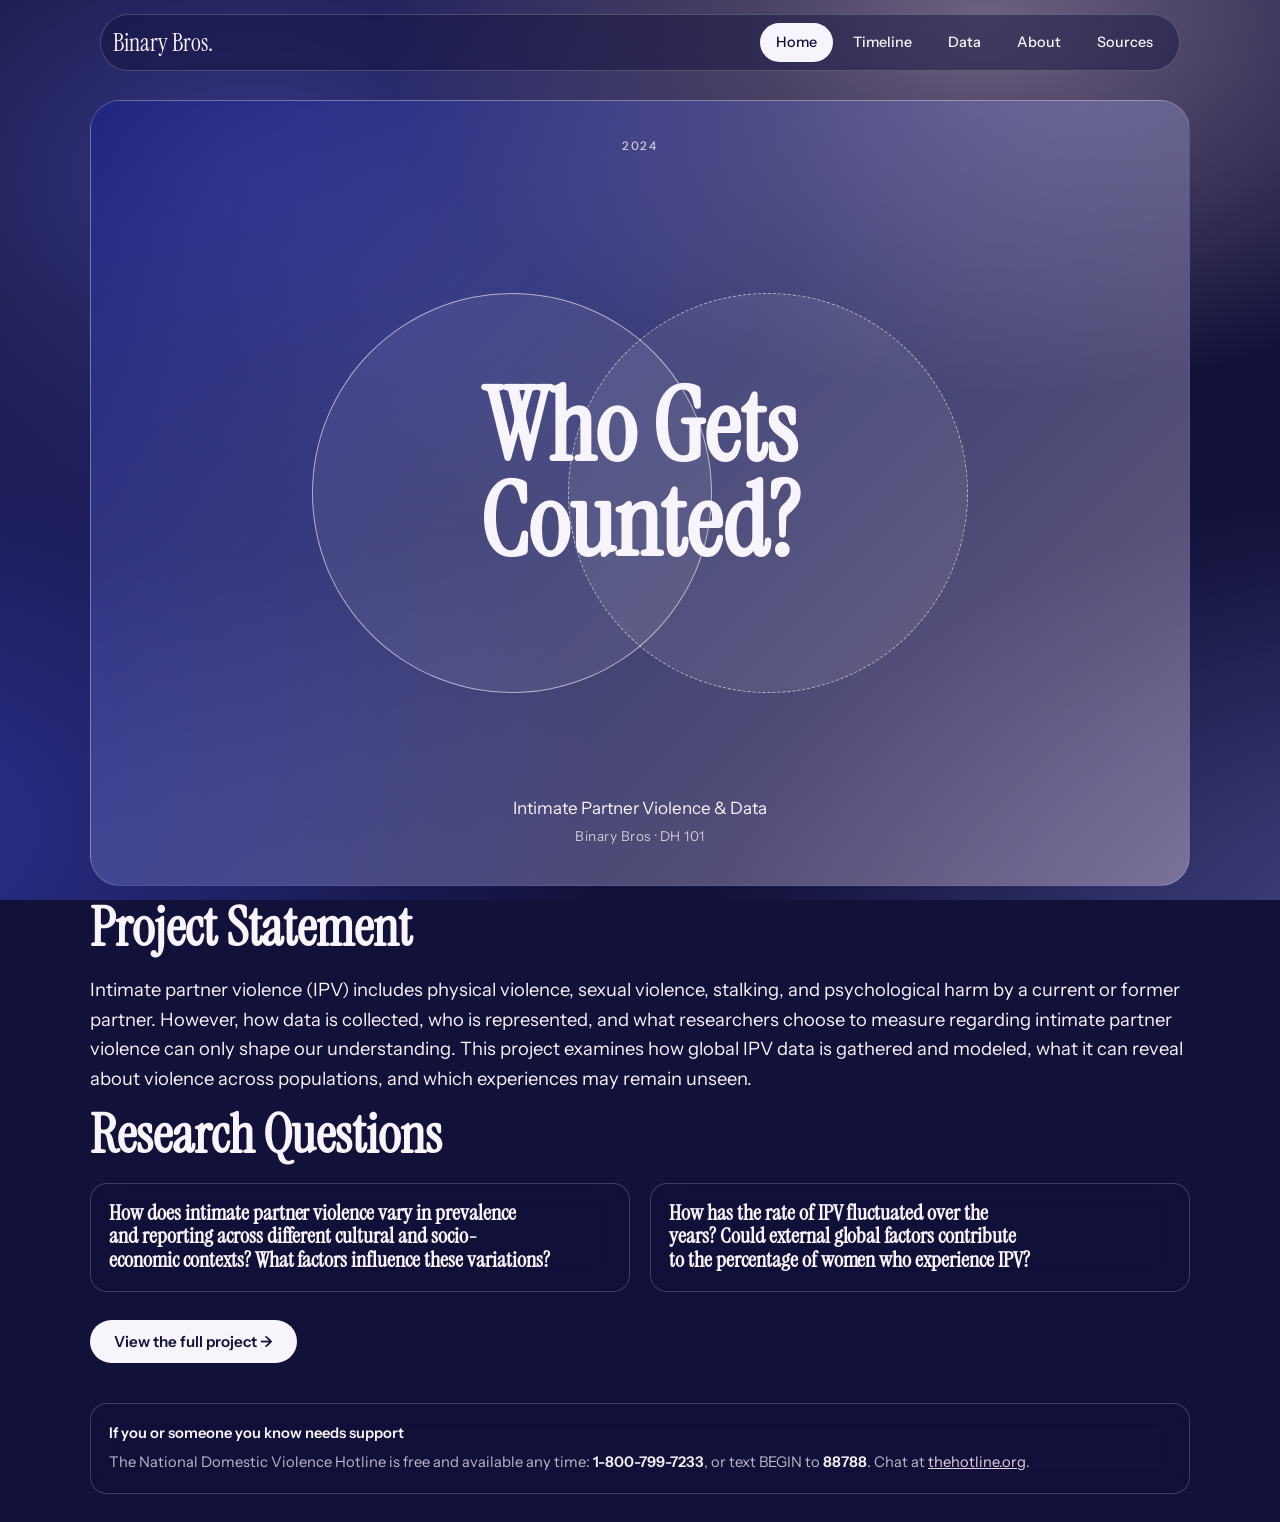
==== commit 2260be06: "update projects" ====
--- a/testing.html
+++ b/testing.html
@@ -215,10 +215,11 @@
     h2,
     h3 {
       font-family: var(--display);
-      font-weight: 400;
+      font-weight: 600;
       margin: 0;
       text-wrap: balance;
-      letter-spacing: -0.015em;
+      letter-spacing: -0.001em;
+      line-height: 0.95;
     }
 
     h1 {
@@ -261,7 +262,7 @@
 
     /* pages */
     .page {
-      padding-block: 15px 32px;
+      padding-block: 15px 40px;
       display: flex;
       flex-direction: column;
       gap: 15px;
@@ -293,10 +294,14 @@
       display: flex;
       flex-direction: column;
       gap: 8px;
+      font-weight: 900;
+      font-size: clamp(3rem, 9vw, 6.25rem);
     }
 
     .page-head p {
       margin-bottom: 2px;
+      font-weight: 500;
+      font-size: clamp(3rem, 9vw, 6.25rem);
     }
 
     /* placeholders and uploads */
@@ -724,8 +729,8 @@
       position: relative;
       display: flex;
       justify-content: space-between;
-      padding-block: 20px 8px;
-      min-width: 860px;
+      padding-block: 30px 8px;
+      min-width: 960px;
     }
 
     .tl-track::before {
@@ -824,7 +829,7 @@
 
     .wide-text p {
       max-width: none;
-      font-size: 0.8rem;
+      font-size: 1rem;
       margin-top: 0px;
     }
 
@@ -1089,15 +1094,26 @@
       .page:not([data-page="home"]) .btn { padding: 8px 18px; font-size: 0.88rem; }
       .page:not([data-page="home"]) .ph { aspect-ratio: auto !important; align-self: start; }
 
-      /* ---------- TIMELINE ---------- */
-      .page[data-page="timeline"] .panel { padding: clamp(12px, 2vh, 20px) 18px; }
-      .page[data-page="timeline"] .tl-scroll { padding-bottom: 4px; }
-      .tl-track { padding-block: 12px 6px; }
-      .tl-track::before, .tl-fill { top: 25px; }
-      .tl-detail { margin-top: clamp(8px, 1.6vh, 16px); gap: 6px; min-height: 0; }
-      .tl-year { font-size: clamp(2.6rem, 9vh, 4.6rem); line-height: 0.85; }
-      .tl-detail h3 { font-size: clamp(1.3rem, 3.6vh, 2rem); }
-      .tl-controls { margin-top: 4px; }
+      /* ---------- TIMELINE (fills one viewport, larger type) ---------- */
+      .page[data-page="timeline"] { gap: clamp(10px, 2vh, 20px); }
+      .wrap .page[data-page="timeline"] h1 { font-size: clamp(2rem, 5.8vh, 3.6rem); }
+      .wrap .page[data-page="timeline"] .wide-text p { font-size: clamp(0.95rem, 2.1vh, 1.15rem); line-height: 1.45; }
+      .page[data-page="timeline"] .panel {
+        flex: 1; min-height: 0; display: flex; flex-direction: column;
+        padding: clamp(14px, 2.4vh, 32px) clamp(18px, 2.4vw, 32px);
+      }
+      .page[data-page="timeline"] .tl-scroll { padding-bottom: 6px; }
+      .tl-track { padding-block: 16px 6px; }
+      .tl-track::before, .tl-fill { top: 33px; }
+      .tl-dot { font-size: 1rem; }
+      .tl-dot i { width: 36px; height: 36px; }
+      .tl-detail { flex: 1; min-height: 0; margin-top: clamp(10px, 2.2vh, 28px); gap: clamp(4px, 1.1vh, 12px); }
+      .tl-year { font-size: clamp(3rem, 10vh, 6rem); line-height: 0.85; }
+      .wrap .page[data-page="timeline"] .label { font-size: 0.9rem; }
+      .tl-detail h3 { font-size: clamp(1.5rem, 4.2vh, 2.6rem); }
+      .wrap .page[data-page="timeline"] #tlBody { font-size: clamp(1rem, 2.35vh, 1.4rem); line-height: 1.45; }
+      .tl-controls { margin-top: auto; padding-top: clamp(6px, 1.2vh, 14px); }
+      .wrap .page[data-page="timeline"] .btn { padding: clamp(8px, 1.4vh, 12px) 24px; font-size: 1rem; }
 
       /* ---------- NARRATIVE: three columns ---------- */
       .page[data-page="narrative"] {
@@ -1118,17 +1134,16 @@
       /* ---------- DATA ---------- */
       .page[data-page="data"] { gap: clamp(6px, 1.2vh, 14px); }
       .page[data-page="data"] .ph { height: clamp(60px, 13vh, 150px); }
-      .page[data-page="data"] > .block:nth-child(2) .two { gap: clamp(12px, 2vw, 24px); }
-      .page[data-page="data"] > .block:nth-child(2) .fig {
-        display: grid;
-        grid-template-columns: minmax(0, 0.9fr) minmax(0, 1.1fr);
-        column-gap: 14px;
-        row-gap: 4px;
-        align-content: center;
-      }
-      .page[data-page="data"] > .block:nth-child(2) .fig .ph { grid-row: 1 / span 2; }
-      .page[data-page="data"] > .block:nth-child(2) .fig h3 { align-self: end; }
-      .page[data-page="data"] > .block:nth-child(2) .fig figcaption { align-self: start; }
+      .page[data-page="data"] .rq-grid { gap: clamp(12px, 2vw, 24px); }
+      .page[data-page="data"] .chart { gap: 6px; }
+      .page[data-page="data"] .chart-title { font-size: clamp(0.8rem, 1.8vh, 0.95rem); }
+      .page[data-page="data"] .chart-plot { gap: clamp(3px, 0.7vh, 6px); }
+      .page[data-page="data"] .c-track { height: clamp(11px, 2vh, 18px); }
+      .page[data-page="data"] .c-label,
+      .page[data-page="data"] .c-val,
+      .page[data-page="data"] .c-axis span,
+      .page[data-page="data"] .c-axis-title { font-size: clamp(0.68rem, 1.5vh, 0.78rem); }
+      .page[data-page="data"] .tree { aspect-ratio: auto; height: clamp(150px, 27vh, 280px); }
 
       .page[data-page="data"] > .block:nth-child(3) {
         display: grid;
@@ -1158,22 +1173,10 @@
       .member .role { margin-bottom: 6px; }
       .member p { font-size: clamp(0.8rem, 1.8vh, 0.9rem); line-height: 1.4; }
 
-      /* ---------- DISCUSSION: two columns ---------- */
-      .page[data-page="discussion"] {
-        display: grid;
-        grid-template-columns: minmax(0, 1fr) minmax(0, 1fr);
-        grid-template-rows: auto auto 1fr;
-        column-gap: clamp(16px, 2.4vw, 32px);
-        row-gap: clamp(10px, 2vh, 18px);
-        align-content: start;
-      }
-      .page[data-page="discussion"] > .page-head { grid-column: 1 / -1; }
-      .page[data-page="discussion"] > :nth-child(2) { grid-column: 1; grid-row: 2; }
-      .page[data-page="discussion"] > :nth-child(3) { grid-column: 1; grid-row: 3; height: clamp(90px, 28vh, 260px); }
-      .page[data-page="discussion"] > :nth-child(4) { grid-column: 2; grid-row: 2 / span 2; }
-      .biblio .panel { padding: 14px 18px; }
-      .biblio ol { gap: 10px; max-height: clamp(120px, 36vh, 320px); overflow-y: auto; padding-right: 6px; }
-      .biblio li { padding-bottom: 10px; font-size: clamp(0.8rem, 1.8vh, 0.9rem); }
+      /* ---------- SOURCES ---------- */
+      .biblio .panel { padding: 16px 20px; }
+      .biblio ol { gap: 12px; max-height: clamp(200px, 56vh, 620px); overflow-y: auto; padding-right: 6px; }
+      .biblio li { padding-bottom: 12px; font-size: clamp(0.9rem, 2vh, 1.05rem); }
       .add { margin-top: 12px; }
       .add input { padding: 9px 16px; font-size: 0.88rem; }
     }
@@ -1191,10 +1194,9 @@
           <ul>
             <li><a href="#home">Home</a></li>
             <li><a href="#timeline">Timeline</a></li>
-            <li><a href="#narrative">Narrative</a></li>
             <li><a href="#data">Data</a></li>
             <li><a href="#about">About</a></li>
-            <li><a href="#discussion">Discussion</a></li>
+            <li><a href="#sources">Sources</a></li>
           </ul>
         </nav>
       </div>
@@ -1234,6 +1236,58 @@
             <article class="panel rq">
               <h3 data-edit>How does intimate partner violence vary in prevalence and reporting across different
                 cultural and socio-economic contexts? What factors influence these variations?</h3>
+            </article>
+            <article class="panel rq">
+              <h3 data-edit>How has the rate of IPV fluctuated over the years? Could external global factors contribute
+                to the percentage of women who experience IPV?</h3>
+            </article>
+          </div>
+          <a class="btn" href="#timeline" style="margin-top:8px">View the full project →</a>
+        </div>
+      </section>
+
+      <!-- TIMELINE -->
+      <section class="page" data-page="timeline" hidden>
+        <div class="page-head">
+          <h1>Historical Timeline (1962 - 2019)</h1>
+        </div>
+
+        <div class="block wide-text">
+          <p data-edit>Although there have been records of response to domestic violence dating back to the early
+            1500's, we will discuss signficant events dating from 1962 to 2019. Reading across the timeline, the
+            expansion from local crisis lines and
+            shelters in the 1970s, to court rulings and state laws in the 1980s and 1990s, to national legislation that
+            is renewed over time.</p>
+        </div>
+        <div class="panel" id="tl" aria-live="polite">
+          <div class="tl-scroll" id="tlScroll">
+            <div class="tl-track" id="tlTrack" role="group" aria-label="Milestones">
+              <div class="tl-fill" id="tlFill"></div>
+            </div>
+          </div>
+          <div class="tl-detail">
+            <div class="tl-year" id="tlYear"></div>
+            <p class="label" id="tlPlace"></p>
+            <h3 id="tlTitle"></h3>
+            <p id="tlBody"></p>
+          </div>
+          <div class="tl-controls">
+            <button class="btn ghost" id="tlPrev" type="button">← Earlier</button>
+            <button class="btn" id="tlNext" type="button">Later →</button>
+          </div>
+        </div>
+      </section>
+  
+      <!-- DATA -->
+      <section class="page" data-page="data" hidden>
+        <div class="page-head">
+          <h1>the data.</h1>
+        </div>
+
+        <div class="block">
+          <h2>datasets.</h2>
+          <div class="rq-grid">
+            <article class="panel rq">
               <figure class="chart" id="ipvChart"
                 aria-label="Bar chart of the proportion of women who have ever experienced intimate partner violence, by region and income group">
                 <figcaption class="chart-title">Proportion of women who have ever experienced intimate partner violence
@@ -1267,8 +1321,6 @@
               </details>
             </article>
             <article class="panel rq">
-              <h3 data-edit>How has the rate of IPV fluctuated over the years? Could external global factors contribute
-                to the percentage of women who experience IPV?</h3>
               <figure class="chart" id="treeChart"
                 aria-label="Treemap of women whose first experience of spousal violence was within ten years of marriage, by year">
                 <figcaption class="chart-title">Percentage of women whose first experience of spousal physical or sexual
@@ -1288,97 +1340,6 @@
                 </div>
               </details>
             </article>
-
-          </div>
-          <a class="btn" href="#timeline" style="margin-top:8px">View the full project →</a>
-        </div>
-      </section>
-
-      <!-- TIMELINE -->
-      <section class="page" data-page="timeline" hidden>
-        <div class="page-head">
-          <h1>Historical Timeline (1962 - 2019)</h1>
-        </div>
-
-        <div class="block wide-text">
-          <p data-edit>Although there have been records of response to domestic violence dating back to the early
-            1500's, we will discuss signficant events dating from 1962 to 2019. Reading across the timeline, the
-            expansion from local crisis lines and
-            shelters in the 1970s, to court rulings and state laws in the 1980s and 1990s, to national legislation that
-            is renewed over time. (make smaller) </p>
-        </div>
-        <div class="panel" id="tl" aria-live="polite">
-          <div class="tl-scroll" id="tlScroll">
-            <div class="tl-track" id="tlTrack" role="group" aria-label="Milestones">
-              <div class="tl-fill" id="tlFill"></div>
-            </div>
-          </div>
-          <div class="tl-detail">
-            <div class="tl-year" id="tlYear"></div>
-            <p class="label" id="tlPlace"></p>
-            <h3 id="tlTitle"></h3>
-            <p id="tlBody"></p>
-          </div>
-          <div class="tl-controls">
-            <button class="btn ghost" id="tlPrev" type="button">← Earlier</button>
-            <button class="btn" id="tlNext" type="button">Later →</button>
-          </div>
-        </div>
-      </section>
-
-      <!-- NARRATIVE -->
-      <section class="page" data-page="narrative" hidden>
-        <div class="page-head">
-          <h1>Research Motivations</h1>
-        </div>
-
-        <div class="block">
-          <h2>introduction.</h2>
-          <p data-edit>Start with the question that brought the group to this topic. Say what IPV is, why measuring it
-            is hard, and what readers will find in the pages that follow.</p>
-          <p data-edit>Explain your approach in two or three sentences: which datasets you chose, why, and how you read
-            them.</p>
-        </div>
-        <div class="ph" data-label="Add banner image" style="--ratio:4/1"></div>
-
-        <div class="block">
-          <h2>analysis.</h2>
-          <p data-edit>Walk through what the data shows. Take one finding at a time, state it plainly, and point to the
-            figure on the Data page that supports it.</p>
-          <p data-edit>Then say what the finding does not show. A number about reported cases describes reporting, not
-            everything that happened.</p>
-        </div>
-        <div class="ph" data-label="Add banner image" style="--ratio:4/1"></div>
-
-        <div class="block">
-          <h2>conclusion.</h2>
-          <p data-edit>Return to the research questions and answer each one briefly. Close with what you would want a
-            reader to remember, and what better data would look like.</p>
-          <a class="btn" href="#discussion">Continue to discussion →</a>
-        </div>
-      </section>
-
-      <!-- DATA -->
-      <section class="page" data-page="data" hidden>
-        <div class="page-head">
-          <h1>the data.</h1>
-        </div>
-
-        <div class="block">
-          <h2>datasets.</h2>
-          <div class="two">
-            <figure class="fig" style="margin:0">
-              <div class="ph" data-label="Add chart or image" style="--ratio:4/3"></div>
-              <h3 data-edit>dataset one.</h3>
-              <figcaption class="caption" data-edit>Figure 1. Describe what this chart shows, the years covered, and the
-                source.</figcaption>
-            </figure>
-            <figure class="fig" style="margin:0">
-              <div class="ph" data-label="Add chart or image" style="--ratio:4/3"></div>
-              <h3 data-edit>dataset two.</h3>
-              <figcaption class="caption" data-edit>Figure 2. Describe what this chart shows, the years covered, and the
-                source.</figcaption>
-            </figure>
           </div>
         </div>
 
@@ -1466,20 +1427,12 @@
         </div>
       </section>
 
-      <!-- DISCUSSION -->
-      <section class="page" data-page="discussion" hidden>
+      <!-- SOURCES -->
+      <section class="page" data-page="sources" hidden>
         <div class="page-head">
-          <h1>discussion.</h1>
+          <h1>sources.</h1>
         </div>
-        <div class="block">
-          <h2>overview.</h2>
-          <p data-edit>Reflect on the whole project. What surprised you? Which question could you answer, and which
-            could the data not answer? What would you collect next, and how would you do it with care for the people it
-            describes?</p>
-        </div>
-        <div class="ph" data-label="Add image" style="--ratio:3/1"></div>
         <div class="block biblio">
-          <h2>bibliography.</h2>
           <div class="panel">
             <ol id="bibList"></ol>
             <form class="add" id="bibForm">
@@ -1507,11 +1460,12 @@
 
   <script>
     (function () {
-      var PAGES = ['home', 'timeline', 'narrative', 'data', 'about', 'discussion'];
+      var PAGES = ['home', 'timeline', 'narrative', 'data', 'about', 'sources'];
 
       /* routing */
       function route(forced) {
         var id = forced || location.hash.slice(1);
+        if (id === 'discussion') id = 'sources'; /* old links */
         if (PAGES.indexOf(id) < 0) id = 'home';
         document.querySelectorAll('[data-page]').forEach(function (s) { s.hidden = s.dataset.page !== id; });
         document.querySelectorAll('nav a').forEach(function (a) {
